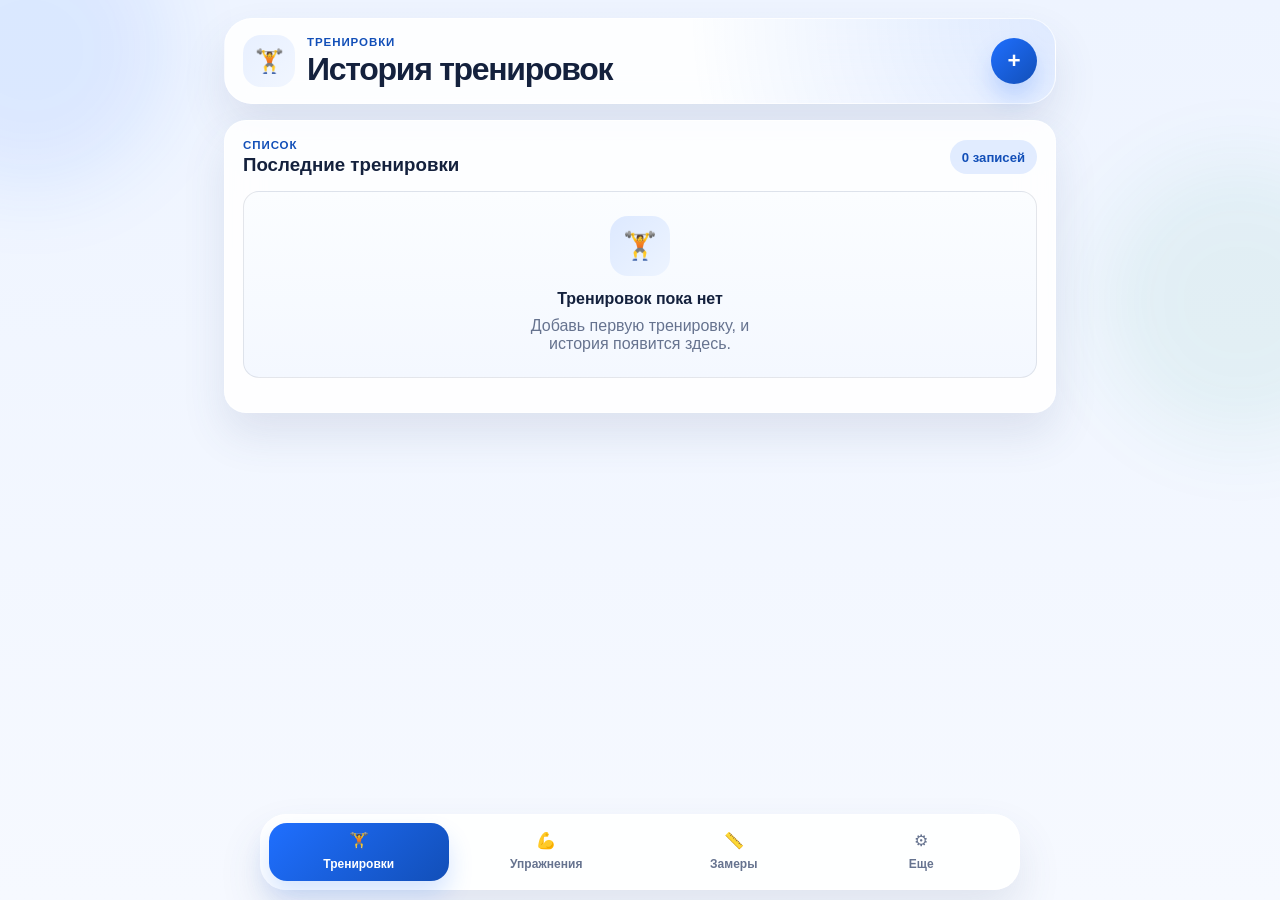
==== wwwroot/index.html @ b5240637 "Remove measurements overview banner" ====
<!DOCTYPE html>
<html lang="ru">
<head>
  <meta charset="utf-8">
  <meta name="viewport" content="width=device-width, initial-scale=1">
  <title>Журнал тренировок</title>
  <link rel="stylesheet" href="./styles.css?v=20260611d">
</head>
<body>
  <div class="page-glow page-glow-left"></div>
  <div class="page-glow page-glow-right"></div>

  <div class="app-shell">
    <main class="views">
      <section id="view-workouts" class="view is-active">
        <div class="subview is-active" data-subview="list">
          <header class="screen-header screen-header-workouts">
            <div class="screen-title-wrap">
              <span class="screen-icon" aria-hidden="true">🏋</span>
              <div>
                <p class="screen-kicker">Тренировки</p>
                <h2>История тренировок</h2>
              </div>
            </div>
            <button id="open-workout-form-button" class="circle-action" type="button" aria-label="Новая тренировка">+</button>
          </header>

          <section class="panel list-panel">
            <div class="panel-heading">
              <div>
                <p class="section-kicker">Список</p>
                <h3>Последние тренировки</h3>
              </div>
              <span id="workout-history-count" class="history-count">0 записей</span>
            </div>
            <div id="workout-empty-state" class="empty-state">
              <div class="empty-state-icon">🏋</div>
              <h4>Тренировок пока нет</h4>
              <p>Добавь первую тренировку, и история появится здесь.</p>
            </div>
            <div id="workout-history-list" class="history-list"></div>
          </section>
        </div>

        <div class="subview" data-subview="form">
          <header class="screen-header screen-header-workouts">
            <button class="back-button" type="button" data-back="workouts">Назад</button>
            <div class="screen-title-center">
              <p class="screen-kicker">Тренировки</p>
              <h2 id="workout-form-title">Новая тренировка</h2>
            </div>
            <button class="header-save-button" type="submit" form="workout-form">Сохранить</button>
          </header>

          <section class="panel form-panel">
            <p id="workout-draft-status" class="draft-status" hidden></p>
            <form id="workout-form" class="stack-form">
              <input id="workout-id" type="hidden">

              <label class="field">
                <span>Название тренировки</span>
                <input id="workout-title" type="text" placeholder="Например, Ноги и спина">
              </label>

              <label class="field">
                <span>Тип тренировки</span>
                <select id="workout-type" required>
                  <option value="strength">Силовая</option>
                  <option value="cardio">Кардио</option>
                </select>
              </label>

              <div class="field-grid">
                <label class="field">
                  <span>Время начала</span>
                  <input id="workout-start-time" type="datetime-local" required>
                </label>
                <label class="field">
                  <span>Время окончания</span>
                  <input id="workout-end-time" type="datetime-local" required>
                </label>
              </div>

              <section class="subsection">
                <div class="section-row">
                  <div>
                    <p class="section-kicker">Упражнения</p>
                    <h4>Что было в тренировке</h4>
                  </div>
                  <button id="add-workout-exercise-button" class="secondary-button" type="button">+ Упражнение</button>
                </div>
                <p id="exercise-picker-hint" class="helper-text" hidden></p>
                <button id="create-exercise-from-workout-button" class="ghost-button helper-action" type="button" hidden></button>
                <div id="workout-exercises-list" class="exercise-list"></div>
              </section>

              <div class="form-actions">
                <button id="reset-workout-button" class="ghost-button" type="button">Очистить</button>
                <button class="primary-button primary-button-wide" type="submit">Сохранить тренировку</button>
              </div>
            </form>
          </section>
        </div>
      </section>

      <section id="view-exercises" class="view">
        <div class="subview is-active" data-subview="list">
          <header class="screen-header screen-header-exercises">
            <div class="screen-title-wrap">
              <span class="screen-icon" aria-hidden="true">💪</span>
              <div>
                <p class="screen-kicker">Упражнения</p>
                <h2>Справочник</h2>
              </div>
            </div>
            <button id="open-exercise-form-button" class="circle-action" type="button" aria-label="Новое упражнение">+</button>
          </header>

          <section class="panel list-panel">
            <div class="panel-heading">
              <div>
                <p class="section-kicker">Список</p>
                <h3>Упражнения</h3>
              </div>
              <span id="exercise-history-count" class="history-count">0 записей</span>
            </div>
            <div id="exercise-empty-state" class="empty-state">
              <div class="empty-state-icon">💪</div>
              <h4>Справочник пуст</h4>
              <p>Добавь упражнения один раз, чтобы потом просто выбирать их в тренировке.</p>
            </div>
            <div id="exercise-history-list" class="history-list"></div>
          </section>
        </div>

        <div class="subview" data-subview="form">
          <header class="screen-header screen-header-exercises">
            <button class="back-button" type="button" data-back="exercises">Назад</button>
            <div class="screen-title-center">
              <p class="screen-kicker">Упражнения</p>
              <h2 id="exercise-form-title">Новое упражнение</h2>
            </div>
            <button class="header-save-button" type="submit" form="exercise-form">Сохранить</button>
          </header>

          <section class="panel form-panel">
            <p id="exercise-draft-status" class="draft-status" hidden></p>
            <form id="exercise-form" class="stack-form">
              <input id="exercise-id" type="hidden">

              <label class="field">
                <span>Название упражнения</span>
                <input id="exercise-name" type="text" placeholder="Например, жим лежа" required>
              </label>

              <label class="field">
                <span>Тип упражнения</span>
                <select id="exercise-type" required>
                  <option value="strength">Силовое</option>
                  <option value="cardio">Кардио</option>
                </select>
              </label>

              <label class="field">
                <span>Описание или заметка</span>
                <textarea id="exercise-description" rows="4" placeholder="Например, техника или комментарий"></textarea>
              </label>

              <div class="form-actions">
                <button id="reset-exercise-button" class="ghost-button" type="button">Очистить</button>
                <button class="primary-button primary-button-wide" type="submit">Сохранить упражнение</button>
              </div>
            </form>
          </section>
        </div>
      </section>

      <section id="view-measurements" class="view">
        <div class="subview is-active" data-subview="list">
          <header class="screen-header screen-header-measurements">
            <div class="screen-title-wrap">
              <span class="screen-icon" aria-hidden="true">📏</span>
              <div>
                <p class="screen-kicker">Замеры</p>
                <h2>Прогресс тела</h2>
              </div>
            </div>
            <button id="open-measurement-form-button" class="circle-action" type="button" aria-label="Новый замер">+</button>
          </header>

          <section class="panel list-panel">
            <div class="panel-heading">
              <div>
                <p class="section-kicker">Список</p>
                <h3>Замеры</h3>
              </div>
              <span id="measurement-history-count" class="history-count">0 записей</span>
            </div>
            <div id="measurement-empty-state" class="empty-state">
              <div class="empty-state-icon">📏</div>
              <h4>Замеров пока нет</h4>
              <p>Сохрани первый замер, чтобы потом видеть изменения по телу.</p>
            </div>
            <div id="measurement-history-list" class="history-list"></div>
          </section>
        </div>

        <div class="subview" data-subview="form">
          <header class="screen-header screen-header-measurements">
            <button class="back-button" type="button" data-back="measurements">Назад</button>
            <div class="screen-title-center">
              <p class="screen-kicker">Замеры</p>
              <h2 id="measurement-form-title">Новый замер</h2>
            </div>
            <button class="header-save-button" type="submit" form="measurement-form">Сохранить</button>
          </header>

          <section class="panel form-panel">
            <p id="measurement-draft-status" class="draft-status" hidden></p>
            <form id="measurement-form" class="stack-form">
              <input id="measurement-id" type="hidden">

              <label class="field">
                <span>Название записи</span>
                <input id="measurement-title" type="text" placeholder="Например, Утренний замер">
              </label>

              <label class="field">
                <span>Дата замера</span>
                <input id="measurement-date" type="date" required>
              </label>

              <div class="field-grid">
                <label class="field">
                  <span>Вес, кг</span>
                  <input id="measurement-weight" type="number" min="0" step="0.1" placeholder="78.4">
                </label>
                <label class="field">
                  <span>Процент жира</span>
                  <input id="measurement-body-fat" type="number" min="0" max="100" step="0.1" placeholder="18.2">
                </label>
              </div>

              <div class="double-grid">
                <label class="field">
                  <span>Грудь</span>
                  <input id="measurement-chest" type="number" min="0" step="0.1" placeholder="100">
                </label>
                <label class="field">
                  <span>Талия</span>
                  <input id="measurement-waist" type="number" min="0" step="0.1" placeholder="82">
                </label>
                <label class="field">
                  <span>Живот</span>
                  <input id="measurement-belly" type="number" min="0" step="0.1" placeholder="86">
                </label>
                <label class="field">
                  <span>Бедра</span>
                  <input id="measurement-hips" type="number" min="0" step="0.1" placeholder="98">
                </label>
                <label class="field">
                  <span>Рука</span>
                  <input id="measurement-arm" type="number" min="0" step="0.1" placeholder="36">
                </label>
                <label class="field">
                  <span>Нога</span>
                  <input id="measurement-leg" type="number" min="0" step="0.1" placeholder="58">
                </label>
              </div>

              <label class="field">
                <span>Заметка</span>
                <textarea id="measurement-note" rows="4" placeholder="Например, утром натощак"></textarea>
              </label>

              <div class="form-actions">
                <button id="reset-measurement-button" class="ghost-button" type="button">Очистить</button>
                <button class="primary-button primary-button-wide" type="submit">Сохранить замер</button>
              </div>
            </form>
          </section>
        </div>
      </section>

      <section id="view-more" class="view">
        <div class="subview is-active" data-subview="list">
          <header class="screen-header screen-header-more">
            <div class="screen-title-wrap">
              <span class="screen-icon" aria-hidden="true">⚙</span>
              <div>
                <p class="screen-kicker">Еще</p>
                <h2>Данные и настройки</h2>
              </div>
            </div>
          </header>

          <section class="panel info-panel">
            <article class="info-card">
              <h3>Как сейчас хранятся данные</h3>
              <p>Тренировки, упражнения, замеры и черновики сохраняются локально в браузере на этом устройстве.</p>
            </article>

            <article class="info-card">
              <h3>Что уже поддерживается</h3>
              <p>Черновики форм восстанавливаются. Для тренировок можно создавать упражнения прямо из текущего сценария.</p>
            </article>

            <article class="info-card">
              <h3>Резервная копия</h3>
              <p>Можно выгрузить все данные в файл и позже восстановить их через импорт.</p>
            </article>

            <article class="info-card">
              <h3>Действия с данными</h3>
              <div class="info-card-actions">
                <button id="export-data-button" class="secondary-button" type="button">Экспорт данных</button>
                <button id="import-data-button" class="secondary-button" type="button">Импорт данных</button>
                <button id="clear-all-data-button" class="ghost-button" type="button">Очистить все данные</button>
              </div>
              <input id="import-data-input" type="file" accept="application/json" hidden>
              <p>Очистка затрагивает только это устройство.</p>
            </article>
          </section>
        </div>
      </section>
    </main>
  </div>

  <nav class="bottom-nav" aria-label="Основная навигация">
    <button class="nav-item is-active" type="button" data-view="workouts">
      <span class="nav-icon" aria-hidden="true">🏋</span>
      <span class="nav-label">Тренировки</span>
    </button>
    <button class="nav-item" type="button" data-view="exercises">
      <span class="nav-icon" aria-hidden="true">💪</span>
      <span class="nav-label">Упражнения</span>
    </button>
    <button class="nav-item" type="button" data-view="measurements">
      <span class="nav-icon" aria-hidden="true">📏</span>
      <span class="nav-label">Замеры</span>
    </button>
    <button class="nav-item" type="button" data-view="more">
      <span class="nav-icon" aria-hidden="true">⚙</span>
      <span class="nav-label">Еще</span>
    </button>
  </nav>

  <template id="workout-exercise-template">
    <article class="exercise-card">
      <div class="exercise-card-header">
        <div>
          <p class="exercise-index-label">Упражнение</p>
          <h4 class="exercise-card-title">Новый блок</h4>
        </div>
        <button class="icon-button remove-exercise-button" type="button" aria-label="Удалить упражнение">Удалить</button>
      </div>

      <label class="field">
        <span>Выбрать упражнение</span>
        <select class="workout-exercise-id" required></select>
      </label>

      <div class="triple-grid">
        <label class="field">
          <span>Подходы</span>
          <input class="exercise-sets" type="number" min="1" step="1" placeholder="4">
        </label>
        <label class="field">
          <span>Вес, кг</span>
          <input class="exercise-weight" type="number" min="0" step="0.5" placeholder="60">
        </label>
        <label class="field">
          <span>Повторы</span>
          <input class="exercise-reps" type="number" min="0" step="1" placeholder="10">
        </label>
      </div>

      <label class="field">
        <span>Заметка к упражнению</span>
        <textarea class="exercise-note" rows="3" placeholder="Техника, ощущения, комментарии"></textarea>
      </label>
    </article>
  </template>

  <div id="toast" class="toast" hidden></div>

  <script src="./app.js?v=20260611d" defer></script>
</body>
</html>
---- wwwroot/styles.css ----
:root {
  color-scheme: light;
  --bg-top: #eef4ff;
  --bg-bottom: #f6f9ff;
  --surface: rgba(255, 255, 255, 0.88);
  --surface-strong: #ffffff;
  --surface-soft: #f4f7fc;
  --text: #14213d;
  --muted: #66738f;
  --line: rgba(20, 33, 61, 0.1);
  --primary: #1f6fff;
  --primary-strong: #124fb8;
  --primary-soft: rgba(31, 111, 255, 0.12);
  --green: #1f9b6c;
  --green-soft: rgba(31, 155, 108, 0.12);
  --orange: #d9851d;
  --orange-soft: rgba(217, 133, 29, 0.14);
  --graphite: #405066;
  --graphite-soft: rgba(64, 80, 102, 0.12);
  --danger: #d94b4b;
  --danger-soft: rgba(217, 75, 75, 0.1);
  --shadow: 0 22px 44px rgba(67, 86, 125, 0.12);
  --radius-xl: 28px;
  --radius-lg: 22px;
  --radius-md: 16px;
  --radius-sm: 12px;
  --max-width: 860px;
  font-family: "Segoe UI", "SF Pro Display", sans-serif;
}

* {
  box-sizing: border-box;
}

html {
  scroll-behavior: smooth;
}

body {
  margin: 0;
  min-height: 100vh;
  overflow-x: hidden;
  color: var(--text);
  background: linear-gradient(180deg, var(--bg-top) 0%, var(--bg-bottom) 100%);
}

button,
input,
select,
textarea {
  font: inherit;
}

button {
  appearance: none;
}

.page-glow {
  position: fixed;
  z-index: 0;
  width: 280px;
  height: 280px;
  border-radius: 50%;
  filter: blur(40px);
  opacity: 0.5;
  pointer-events: none;
}

.page-glow-left {
  top: -90px;
  left: -110px;
  background: rgba(31, 111, 255, 0.18);
}

.page-glow-right {
  top: 160px;
  right: -100px;
  background: rgba(31, 155, 108, 0.14);
}

.app-shell {
  position: relative;
  z-index: 1;
  width: min(100%, var(--max-width));
  margin: 0 auto;
  padding: 18px 14px 112px;
}

.views {
  display: grid;
}

.view {
  display: none;
}

.view.is-active {
  display: block;
}

.subview {
  display: none;
  gap: 16px;
}

.subview.is-active {
  display: grid;
}

.screen-header,
.panel,
.bottom-nav,
.toast {
  border: 1px solid rgba(255, 255, 255, 0.74);
  background: var(--surface);
  backdrop-filter: blur(18px);
  box-shadow: var(--shadow);
}

.screen-header {
  display: flex;
  align-items: center;
  justify-content: space-between;
  gap: 12px;
  padding: 16px 18px;
  border-radius: var(--radius-xl);
}

.screen-header-workouts {
  background:
    radial-gradient(circle at top right, rgba(31, 111, 255, 0.14), transparent 44%),
    var(--surface);
}

.screen-header-exercises {
  background:
    radial-gradient(circle at top right, rgba(31, 155, 108, 0.14), transparent 44%),
    var(--surface);
}

.screen-header-measurements {
  background:
    radial-gradient(circle at top right, rgba(217, 133, 29, 0.14), transparent 44%),
    var(--surface);
}

.screen-header-more {
  background:
    radial-gradient(circle at top right, rgba(64, 80, 102, 0.14), transparent 44%),
    var(--surface);
}

.screen-title-wrap,
.screen-title-center {
  display: flex;
  align-items: center;
  gap: 12px;
}

.screen-title-center {
  flex: 1;
  justify-content: center;
  text-align: center;
}

.screen-icon,
.circle-action,
.empty-state-icon {
  display: grid;
  place-items: center;
  border-radius: 18px;
}

.screen-icon {
  width: 52px;
  height: 52px;
  background: linear-gradient(135deg, #e8f0ff 0%, #f1f6ff 100%);
  font-size: 1.45rem;
}

.screen-kicker,
.section-kicker,
.exercise-index-label {
  margin: 0 0 4px;
  color: var(--primary-strong);
  letter-spacing: 0.08em;
  text-transform: uppercase;
  font-size: 0.72rem;
  font-weight: 800;
}

.screen-title-wrap h2,
.screen-title-center h2,
.panel h3,
.panel h4,
.history-title,
.empty-state h4,
.info-card h3,
.exercise-card-title {
  margin: 0;
  line-height: 1.08;
}

.screen-title-wrap h2,
.screen-title-center h2 {
  font-size: clamp(1.42rem, 5vw, 2rem);
  letter-spacing: -0.04em;
}

.circle-action,
.back-button,
.header-save-button,
.primary-button,
.secondary-button,
.ghost-button,
.icon-button,
.mini-icon-button {
  border: 0;
  cursor: pointer;
  transition: transform 160ms ease, background-color 160ms ease, color 160ms ease;
}

.circle-action,
.back-button,
.header-save-button,
.primary-button,
.secondary-button,
.ghost-button {
  min-height: 46px;
  border-radius: 999px;
  padding: 11px 16px;
  font-weight: 700;
}

.circle-action {
  width: 46px;
  padding: 0;
  background: linear-gradient(135deg, var(--primary) 0%, var(--primary-strong) 100%);
  color: #fff;
  font-size: 1.4rem;
  box-shadow: 0 14px 24px rgba(31, 111, 255, 0.22);
}

.back-button,
.ghost-button {
  background: transparent;
  color: var(--muted);
  border: 1px solid var(--line);
}

.header-save-button,
.primary-button {
  background: linear-gradient(135deg, var(--primary) 0%, var(--primary-strong) 100%);
  color: #fff;
  box-shadow: 0 14px 24px rgba(31, 111, 255, 0.22);
}

.primary-button-wide {
  width: 100%;
}

.secondary-button {
  background: #e7efff;
  color: var(--primary-strong);
}

.icon-button {
  min-height: 36px;
  padding: 8px 12px;
  border-radius: 999px;
  background: var(--danger-soft);
  color: var(--danger);
  font-weight: 700;
}

.mini-icon-button {
  width: 40px;
  height: 40px;
  border-radius: 14px;
  background: #eef4ff;
  color: var(--primary-strong);
  font-size: 1.05rem;
}

.circle-action:hover,
.back-button:hover,
.header-save-button:hover,
.primary-button:hover,
.secondary-button:hover,
.ghost-button:hover,
.icon-button:hover,
.mini-icon-button:hover,
.nav-item:hover {
  transform: translateY(-1px);
}

.panel {
  padding: 18px;
  border-radius: var(--radius-lg);
}

.list-panel,
.form-panel {
  display: grid;
  gap: 16px;
}

.panel-heading,
.section-row,
.exercise-card-header,
.history-card-actions,
.form-actions,
.history-topline {
  display: flex;
  align-items: center;
  justify-content: space-between;
  gap: 12px;
}

.stack-form,
.history-list,
.exercise-list,
.subsection,
.info-panel {
  display: grid;
  gap: 14px;
}

.field-grid,
.triple-grid,
.double-grid {
  display: grid;
  gap: 12px;
}

.field {
  display: grid;
  gap: 8px;
}

.field span {
  font-size: 0.92rem;
  font-weight: 700;
}

.field input,
.field select,
.field textarea {
  width: 100%;
  border: 1px solid var(--line);
  border-radius: var(--radius-md);
  background: var(--surface-strong);
  padding: 14px 15px;
  color: var(--text);
  outline: none;
  transition: border-color 180ms ease, box-shadow 180ms ease;
}

.field input:focus,
.field select:focus,
.field textarea:focus {
  border-color: rgba(31, 111, 255, 0.45);
  box-shadow: 0 0 0 4px rgba(31, 111, 255, 0.12);
}

.field textarea {
  min-height: 110px;
  resize: vertical;
}

.draft-status,
.helper-text {
  margin: 0;
  padding: 12px 14px;
  border-radius: var(--radius-md);
  font-size: 0.9rem;
  line-height: 1.45;
}

.draft-status {
  border: 1px solid rgba(31, 155, 108, 0.18);
  background: var(--green-soft);
  color: #13684b;
}

.helper-text {
  border: 1px dashed rgba(20, 33, 61, 0.12);
  background: var(--surface-soft);
  color: var(--muted);
}

.helper-action {
  width: 100%;
}

.history-count,
.pill {
  display: inline-flex;
  align-items: center;
  justify-content: center;
  min-height: 34px;
  padding: 8px 12px;
  border-radius: 999px;
  background: var(--primary-soft);
  color: var(--primary-strong);
  font-size: 0.82rem;
  font-weight: 700;
}

.history-card,
.exercise-card,
.empty-state,
.info-card {
  border: 1px solid var(--line);
  border-radius: var(--radius-md);
  background: var(--surface-strong);
}

.history-card,
.exercise-card,
.info-card {
  padding: 16px;
}

.history-card {
  display: grid;
  gap: 10px;
}

.history-meta,
.history-summary,
.info-card p {
  margin: 0;
  color: var(--muted);
  line-height: 1.55;
}

.history-title {
  font-size: 1rem;
  font-weight: 800;
}

.history-card-actions {
  justify-content: flex-start;
  flex-wrap: wrap;
}

.exercise-card-title {
  margin-top: 4px;
  font-size: 1rem;
  font-weight: 800;
}

.empty-state {
  padding: 24px 18px;
  text-align: center;
  background: linear-gradient(180deg, #fbfdff 0%, #f4f8ff 100%);
}

.empty-state-icon {
  width: 60px;
  height: 60px;
  margin: 0 auto 14px;
  background: linear-gradient(135deg, #dde9ff 0%, #edf4ff 100%);
  color: var(--primary-strong);
  font-size: 1.7rem;
}

.empty-state p {
  margin: 10px auto 0;
  max-width: 30ch;
  color: var(--muted);
}

.info-panel {
  grid-template-columns: repeat(auto-fit, minmax(220px, 1fr));
}

.info-card-actions {
  display: grid;
  gap: 10px;
  margin: 14px 0;
}

.bottom-nav {
  position: fixed;
  left: 50%;
  bottom: calc(10px + env(safe-area-inset-bottom, 0px));
  transform: translateX(-50%);
  z-index: 20;
  width: min(calc(100% - 16px), 760px);
  display: grid;
  grid-template-columns: repeat(4, minmax(0, 1fr));
  gap: 8px;
  padding: 8px;
  border-radius: 26px;
}

.nav-item {
  display: grid;
  place-items: center;
  gap: 4px;
  min-height: 58px;
  padding: 8px 6px;
  border: 0;
  border-radius: 18px;
  background: transparent;
  color: var(--muted);
  text-align: center;
}

.nav-item.is-active {
  background: linear-gradient(135deg, var(--primary) 0%, var(--primary-strong) 100%);
  color: #fff;
  box-shadow: 0 14px 24px rgba(31, 111, 255, 0.18);
}

.nav-icon {
  font-size: 1rem;
  line-height: 1;
}

.nav-label {
  font-size: 0.75rem;
  font-weight: 700;
  line-height: 1.05;
}

.toast {
  position: fixed;
  left: 50%;
  bottom: calc(94px + env(safe-area-inset-bottom, 0px));
  transform: translateX(-50%);
  z-index: 25;
  width: min(calc(100% - 24px), 420px);
  display: flex;
  align-items: center;
  justify-content: space-between;
  gap: 12px;
  padding: 14px 16px;
  border-radius: 18px;
  background: rgba(20, 33, 61, 0.94);
  color: #fff;
}

.toast-action {
  min-height: 34px;
  padding: 8px 12px;
  border: 0;
  border-radius: 999px;
  background: rgba(255, 255, 255, 0.18);
  color: #fff;
  font-weight: 700;
}

body.is-detail-mode .bottom-nav {
  display: none;
}

[hidden] {
  display: none !important;
}

@media (max-width: 759px) {
  .app-shell {
    padding: 14px 12px calc(116px + env(safe-area-inset-bottom, 0px));
  }

  .screen-header {
    padding: 14px 14px;
    border-radius: 22px;
  }

  .screen-icon {
    width: 46px;
    height: 46px;
    font-size: 1.25rem;
  }

  .panel {
    padding: 14px;
  }

  .panel-heading,
  .section-row,
  .exercise-card-header,
  .history-card-actions,
  .form-actions {
    flex-direction: column;
    align-items: stretch;
  }

  .circle-action,
  .header-save-button,
  .back-button,
  .primary-button,
  .secondary-button,
  .ghost-button {
    min-height: 42px;
    padding: 10px 14px;
    font-size: 0.84rem;
  }

  .screen-title-center {
    min-width: 0;
  }

  .screen-title-center h2,
  .screen-title-wrap h2 {
    font-size: 1.26rem;
  }

  .field input,
  .field select,
  .field textarea {
    padding: 12px 13px;
  }

  .field textarea {
    min-height: 92px;
  }

  .double-grid,
  .field-grid,
  .triple-grid {
    grid-template-columns: 1fr;
  }

  .info-panel {
    grid-template-columns: 1fr;
  }

  .bottom-nav {
    width: calc(100% - 12px);
    gap: 6px;
    padding: 7px;
    border-radius: 22px;
  }

  .nav-item {
    min-height: 56px;
    border-radius: 16px;
  }

  .nav-label {
    font-size: 0.68rem;
  }

  .toast {
    width: calc(100% - 14px);
    bottom: calc(86px + env(safe-area-inset-bottom, 0px));
    padding: 12px 14px;
    font-size: 0.82rem;
  }
}
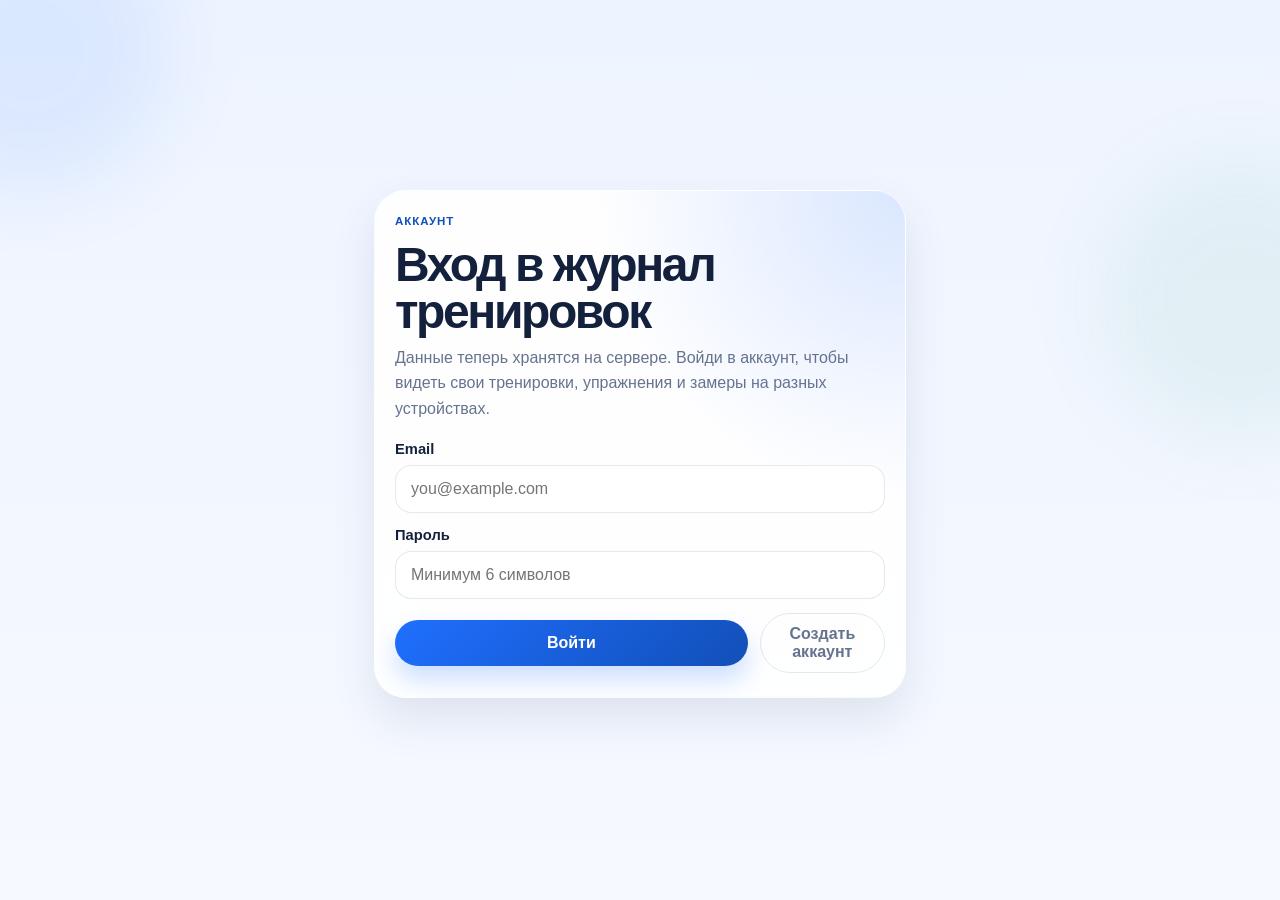
==== commit 352e2a1f: "Add FastAPI backend and auth sync" ====
--- a/wwwroot/index.html
+++ b/wwwroot/index.html
@@ -10,7 +10,36 @@
   <div class="page-glow page-glow-left"></div>
   <div class="page-glow page-glow-right"></div>
 
-  <div class="app-shell">
+  <section id="auth-shell" class="auth-shell">
+    <div class="auth-card">
+      <div class="auth-copy">
+        <p class="screen-kicker">Аккаунт</p>
+        <h1>Вход в журнал тренировок</h1>
+        <p class="auth-text">Данные теперь хранятся на сервере. Войди в аккаунт, чтобы видеть свои тренировки, упражнения и замеры на разных устройствах.</p>
+      </div>
+
+      <form id="auth-form" class="stack-form auth-form">
+        <label class="field">
+          <span>Email</span>
+          <input id="auth-email" type="email" placeholder="you@example.com" autocomplete="email" required>
+        </label>
+
+        <label class="field">
+          <span>Пароль</span>
+          <input id="auth-password" type="password" placeholder="Минимум 6 символов" autocomplete="current-password" required>
+        </label>
+
+        <p id="auth-status" class="draft-status" hidden></p>
+
+        <div class="form-actions auth-actions">
+          <button id="auth-submit-button" class="primary-button primary-button-wide" type="submit">Войти</button>
+          <button id="auth-toggle-button" class="ghost-button" type="button">Создать аккаунт</button>
+        </div>
+      </form>
+    </div>
+  </section>
+
+  <div id="app-shell" class="app-shell" hidden>
     <main class="views">
       <section id="view-workouts" class="view is-active">
         <div class="subview is-active" data-subview="list">
@@ -296,6 +325,12 @@
 
           <section class="panel info-panel">
             <article class="info-card">
+              <h3>Аккаунт</h3>
+              <p id="account-email">Не выполнен вход.</p>
+              <p id="sync-status-text">После входа приложение загружает данные с сервера и автоматически отправляет изменения обратно.</p>
+            </article>
+
+            <article class="info-card">
               <h3>Как сейчас хранятся данные</h3>
               <p>Тренировки, упражнения, замеры и черновики сохраняются локально в браузере на этом устройстве.</p>
             </article>
@@ -326,7 +361,7 @@
     </main>
   </div>
 
-  <nav class="bottom-nav" aria-label="Основная навигация">
+  <nav id="bottom-nav" class="bottom-nav" aria-label="Основная навигация" hidden>
     <button class="nav-item is-active" type="button" data-view="workouts">
       <span class="nav-icon" aria-hidden="true">🏋</span>
       <span class="nav-label">Тренировки</span>
@@ -384,6 +419,6 @@
 
   <div id="toast" class="toast" hidden></div>
 
-  <script src="./app.js?v=20260611d" defer></script>
+  <script src="./app.js?v=20260625a" defer></script>
 </body>
 </html>
--- a/wwwroot/styles.css
+++ b/wwwroot/styles.css
@@ -28,6 +28,61 @@
   font-family: "Segoe UI", "SF Pro Display", sans-serif;
 }
 
+[hidden] {
+  display: none !important;
+}
+
+.auth-shell {
+  position: relative;
+  z-index: 1;
+  width: min(100%, 560px);
+  margin: 0 auto;
+  min-height: 100vh;
+  display: grid;
+  align-items: center;
+  padding: 20px 14px 32px;
+}
+
+.auth-card {
+  border: 1px solid rgba(255, 255, 255, 0.74);
+  background:
+    radial-gradient(circle at top right, rgba(31, 111, 255, 0.16), transparent 42%),
+    var(--surface);
+  backdrop-filter: blur(18px);
+  box-shadow: var(--shadow);
+  border-radius: 32px;
+  padding: 24px 20px;
+  display: grid;
+  gap: 20px;
+}
+
+.auth-copy {
+  display: grid;
+  gap: 10px;
+}
+
+.auth-copy h1 {
+  margin: 0;
+  font-size: clamp(2rem, 7vw, 3rem);
+  line-height: 0.98;
+  letter-spacing: -0.05em;
+}
+
+.auth-text {
+  margin: 0;
+  color: var(--muted);
+  line-height: 1.6;
+}
+
+.auth-form {
+  gap: 14px;
+}
+
+.auth-actions {
+  display: grid;
+  gap: 10px;
+}
+
 * {
   box-sizing: border-box;
 }
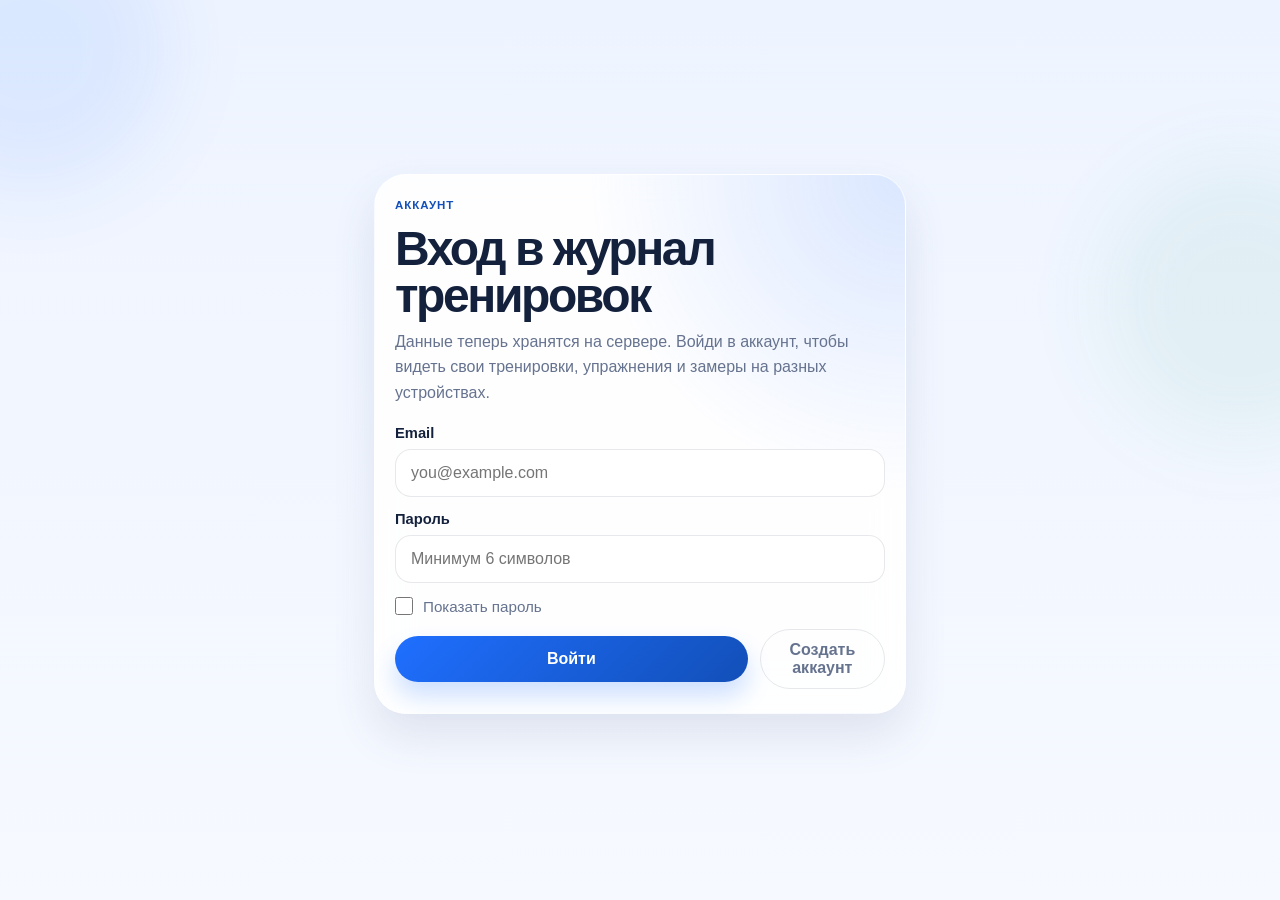
==== commit c853f271: "Add password visibility toggle" ====
--- a/wwwroot/index.html
+++ b/wwwroot/index.html
@@ -27,6 +27,11 @@
         <label class="field">
           <span>Пароль</span>
           <input id="auth-password" type="password" placeholder="Минимум 6 символов" autocomplete="current-password" required>
+        </label>
+
+        <label class="auth-password-toggle" for="auth-show-password">
+          <input id="auth-show-password" type="checkbox">
+          <span>Показать пароль</span>
         </label>
 
         <p id="auth-status" class="draft-status" hidden></p>
--- a/wwwroot/styles.css
+++ b/wwwroot/styles.css
@@ -83,6 +83,21 @@
   gap: 10px;
 }
 
+.auth-password-toggle {
+  display: inline-flex;
+  align-items: center;
+  gap: 10px;
+  color: var(--muted);
+  font-size: 0.95rem;
+  cursor: pointer;
+}
+
+.auth-password-toggle input {
+  width: 18px;
+  height: 18px;
+  margin: 0;
+}
+
 * {
   box-sizing: border-box;
 }
